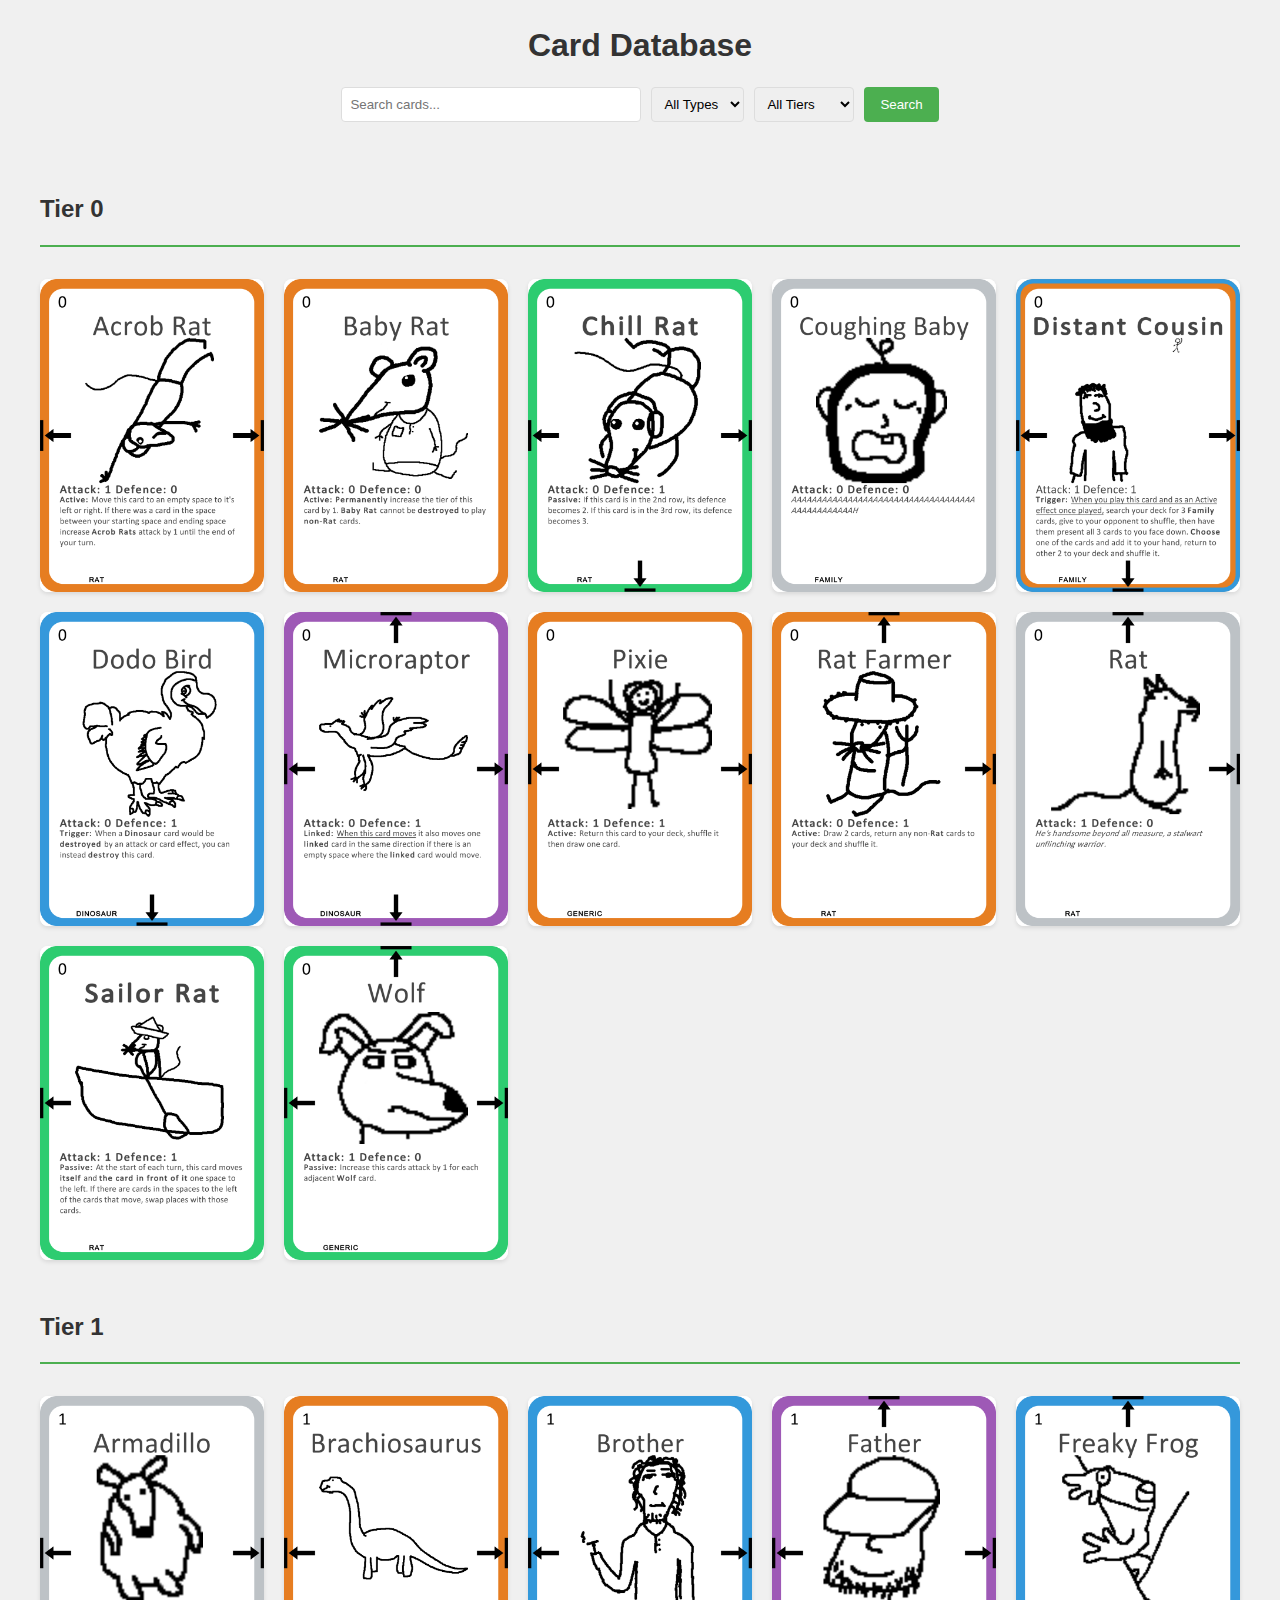
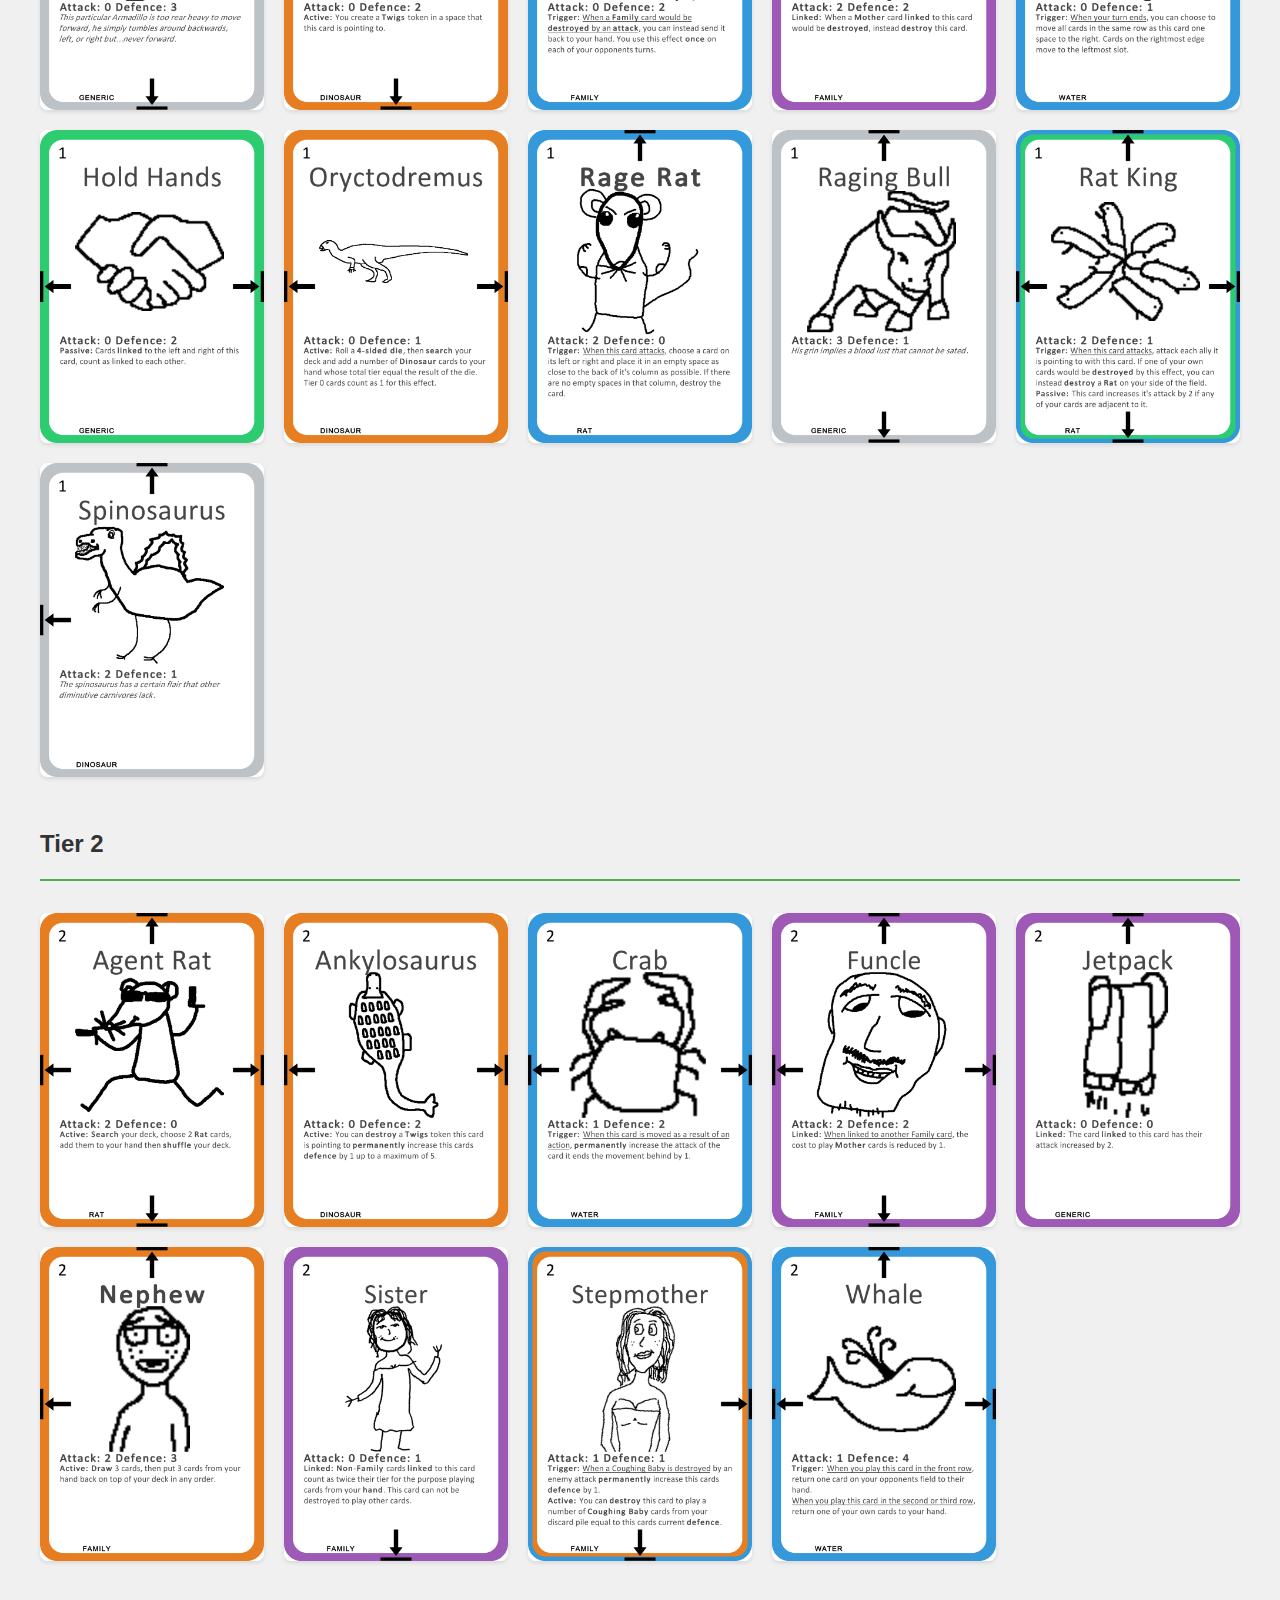
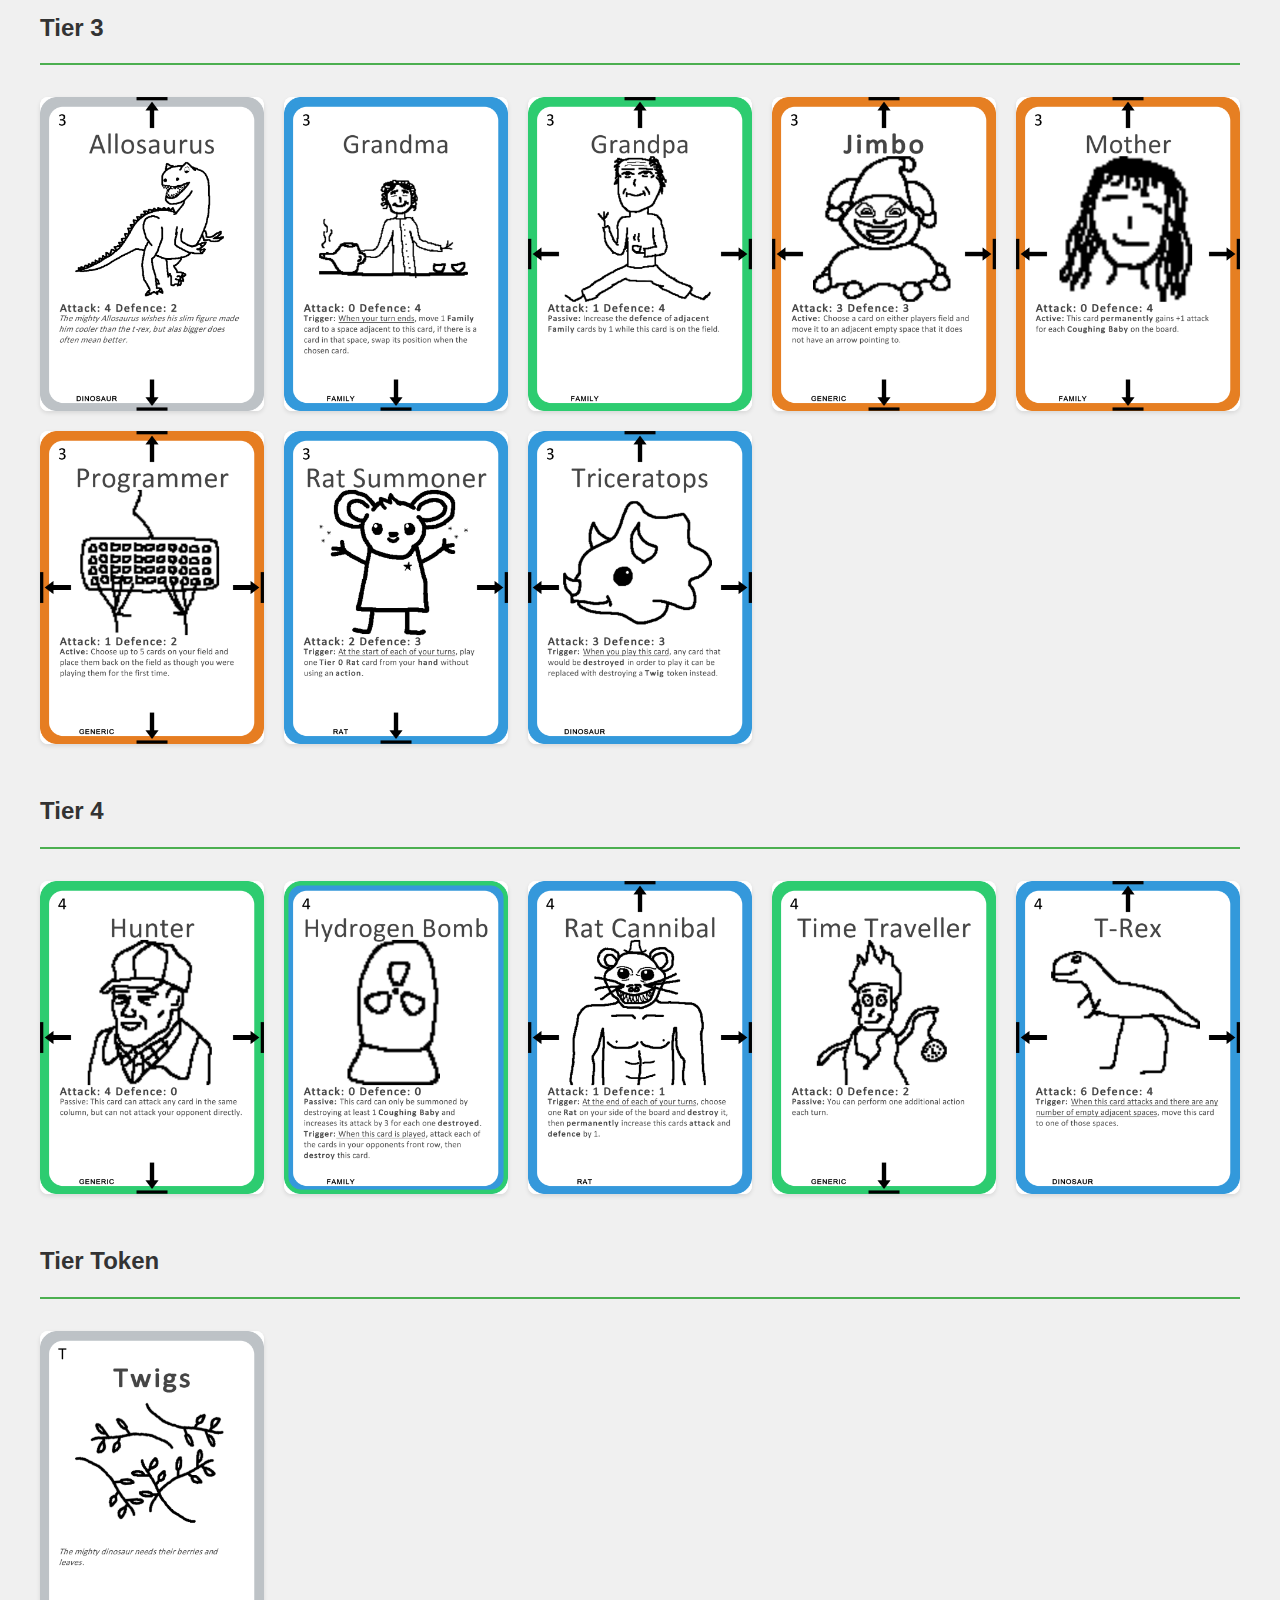
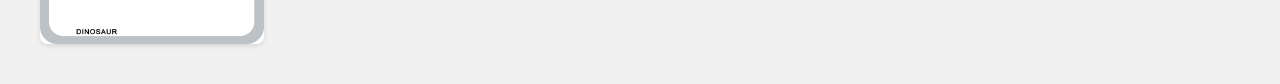
==== cards/database.html @ c5dd6326 "THE DATA BASE UPDATE" ====
<!DOCTYPE html>
<html lang="en">
<head>
    <meta charset="UTF-8">
    <meta name="viewport" content="width=device-width, initial-scale=1.0">
    <title>Card Game Database</title>
    <link rel="stylesheet" href="styles.css">
</head>
<body>
    <div class="container">
        <header>
            <h1>Card Database</h1>
            <div class="search-section">
                <input type="text" id="searchInput" placeholder="Search cards...">
                <select id="filterType">
                    <option value="all">All Types</option>
                    <option value="Dinosaur">Dinosaur</option>
                    <!-- Add more options based on your actual card types -->
                </select>
                <select id="filterTier">
                    <option value="all">All Tiers</option>
                </select>
                <button id="searchButton">Search</button>
            </div>
        </header>
        <main>
            <div id="cardGrid"></div>
        </main>
    </div>
    <div id="overlay" class="overlay">
        <img src="" alt="Enlarged card">
    </div>
    <script src="script.js" defer></script>
</body>
</html>
---- cards/styles.css ----
* {
    margin: 0;
    padding: 0;
    box-sizing: border-box;
}

body {
    font-family: Arial, sans-serif;
    background-color: #f0f0f0;
    line-height: 1.6;
}

.container {
    max-width: 100%;
    margin: 0 auto;
    padding: 20px;
}

header {
    text-align: center;
    margin-bottom: 2rem;
}

h1 {
    color: #333;
    margin-bottom: 1rem;
}

.search-section {
    display: flex;
    gap: 10px;
    justify-content: center;
    margin-bottom: 2rem;
}

#searchInput {
    padding: 8px;
    width: 300px;
    border: 1px solid #ddd;
    border-radius: 4px;
}

#filterType,
#filterTier {
    padding: 8px;
    border: 1px solid #ddd;
    border-radius: 4px;
}

#searchButton {
    padding: 8px 16px;
    background-color: #4CAF50;
    color: white;
    border: none;
    border-radius: 4px;
    cursor: pointer;
}

#searchButton:hover {
    background-color: #45a049;
}

#pixiContainer {
    width: 100%;
    height: calc(100vh - 150px);
    overflow: hidden;
    position: relative;
}

/* Remove old card-grid styles as we'll use PIXI for rendering */

#loading {
    position: absolute;
    top: 50%;
    left: 50%;
    transform: translate(-50%, -50%);
    font-size: 1.2em;
    color: #666;
}

#cardGrid {
    display: flex;
    flex-direction: column;
    gap: 2rem;
    padding: 20px;
}

.tier-header {
    width: 100%;
    padding: 1rem 0;
    border-bottom: 2px solid #4CAF50;
}

.tier-header h2 {
    color: #333;
    font-size: 1.5rem;
    margin: 0;
}

.tier-container {
    display: grid;
    grid-template-columns: repeat(auto-fill, minmax(200px, 1fr));
    gap: 20px;
}

.card {
    background: white;
    border-radius: 8px;
    box-shadow: 0 2px 4px rgba(0,0,0,0.1);
    overflow: hidden;
    transition: transform 0.2s;
    /* Remove any fixed height constraints */
    display: flex;
    align-items: center;
    justify-content: center;
}

.card:hover {
    transform: translateY(-5px);
}

.card img {
    width: 100%;
    height: auto; /* Allow height to adjust automatically */
    object-fit: contain; /* Show entire image */
    display: block; /* Remove any extra spacing */
}

/* Remove .card-info styles as they're no longer needed */

/* Add at the end of the file */
.overlay {
    display: none;
    position: fixed;
    top: 0;
    left: 0;
    width: 100%;
    height: 100%;
    background-color: rgba(0, 0, 0, 0.8);
    z-index: 1000;
    cursor: pointer;
}

.overlay.active {
    display: flex;
    justify-content: center;
    align-items: center;
}

.overlay img {
    max-width: 80vw;
    max-height: 80vh;
    object-fit: contain;
}
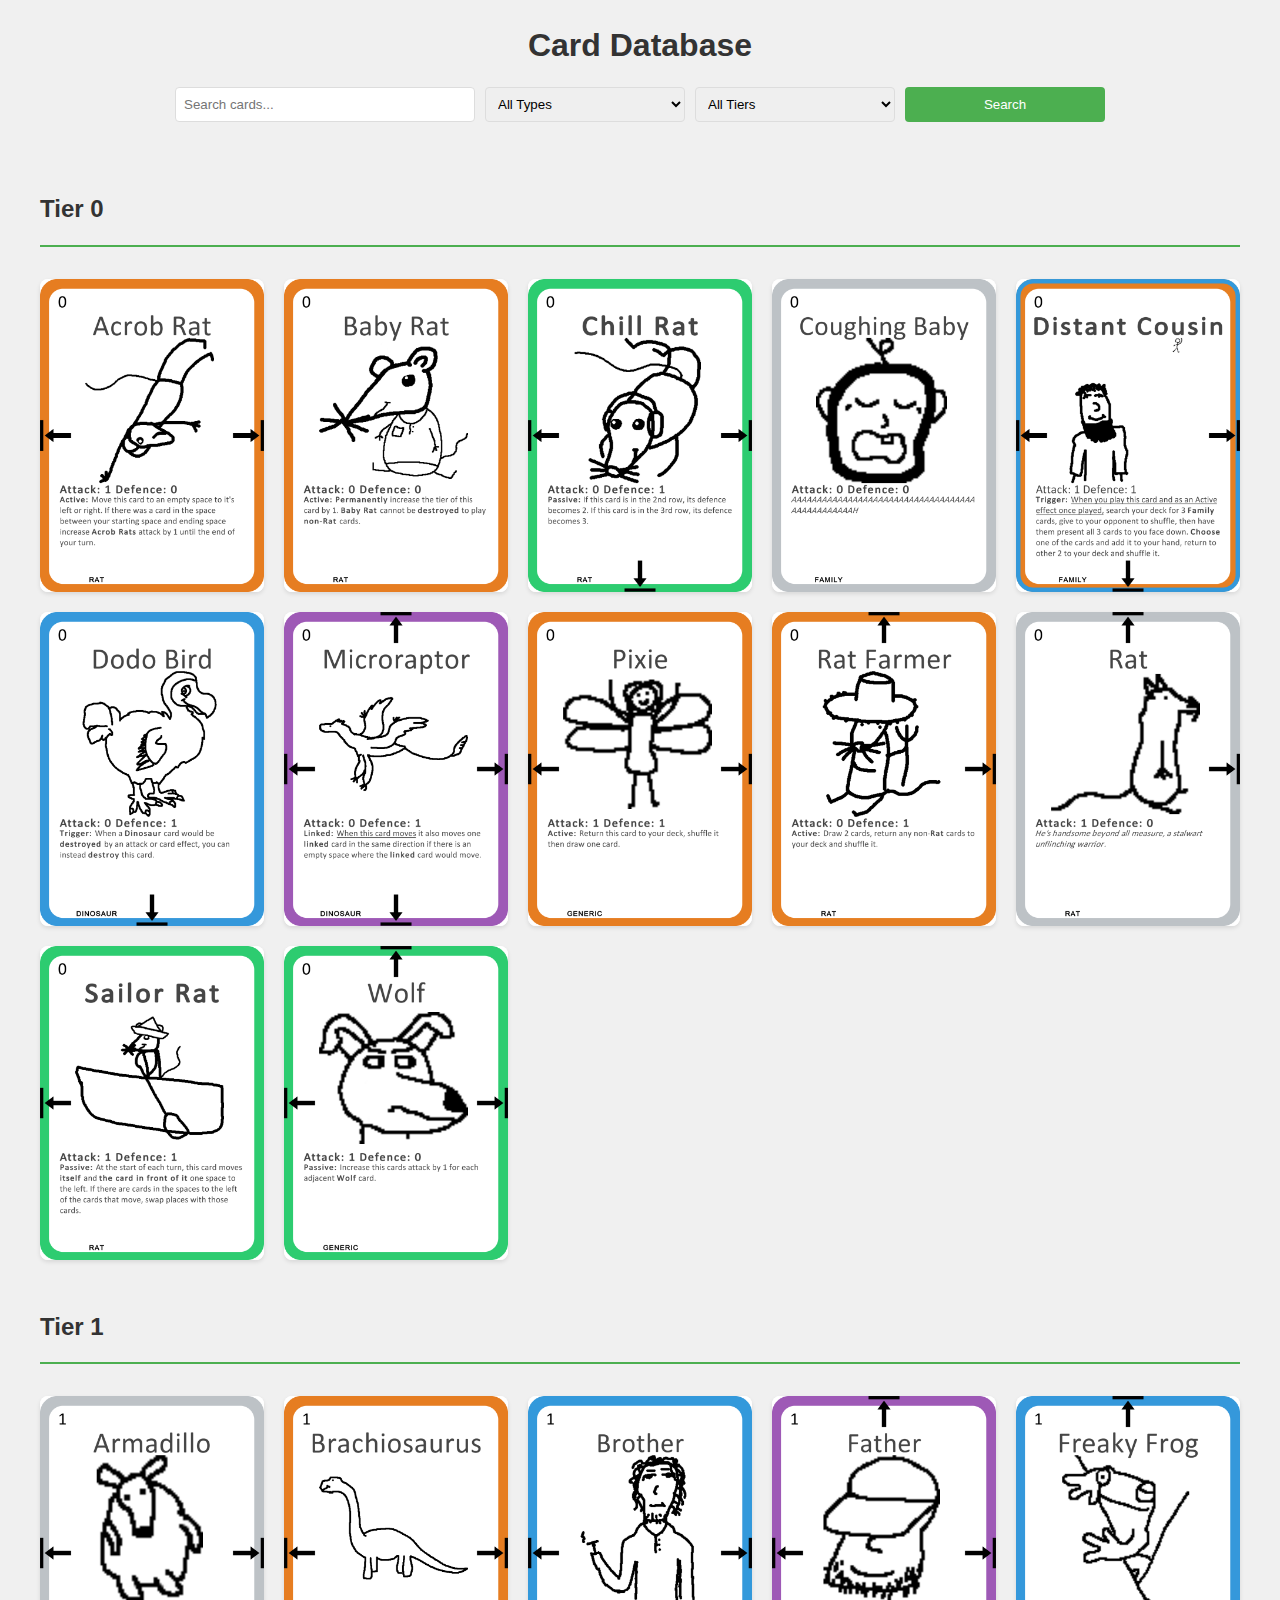
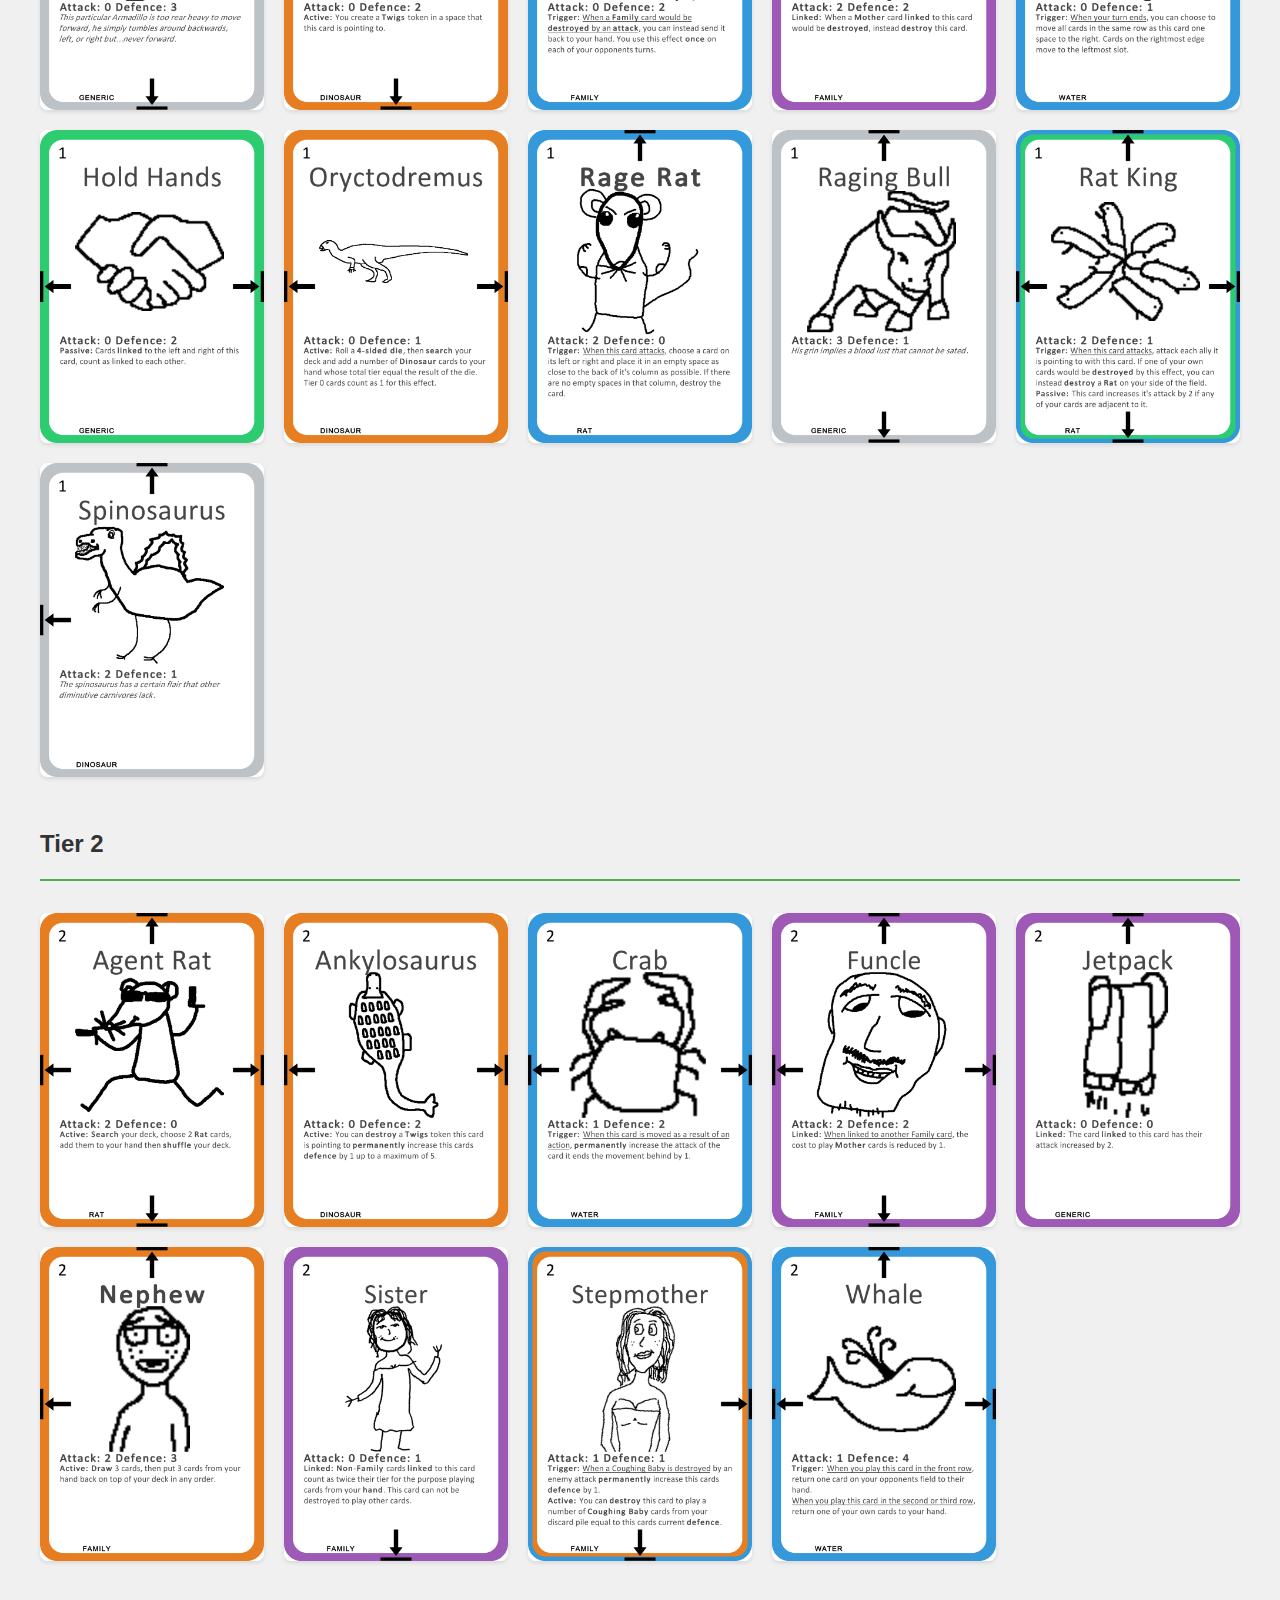
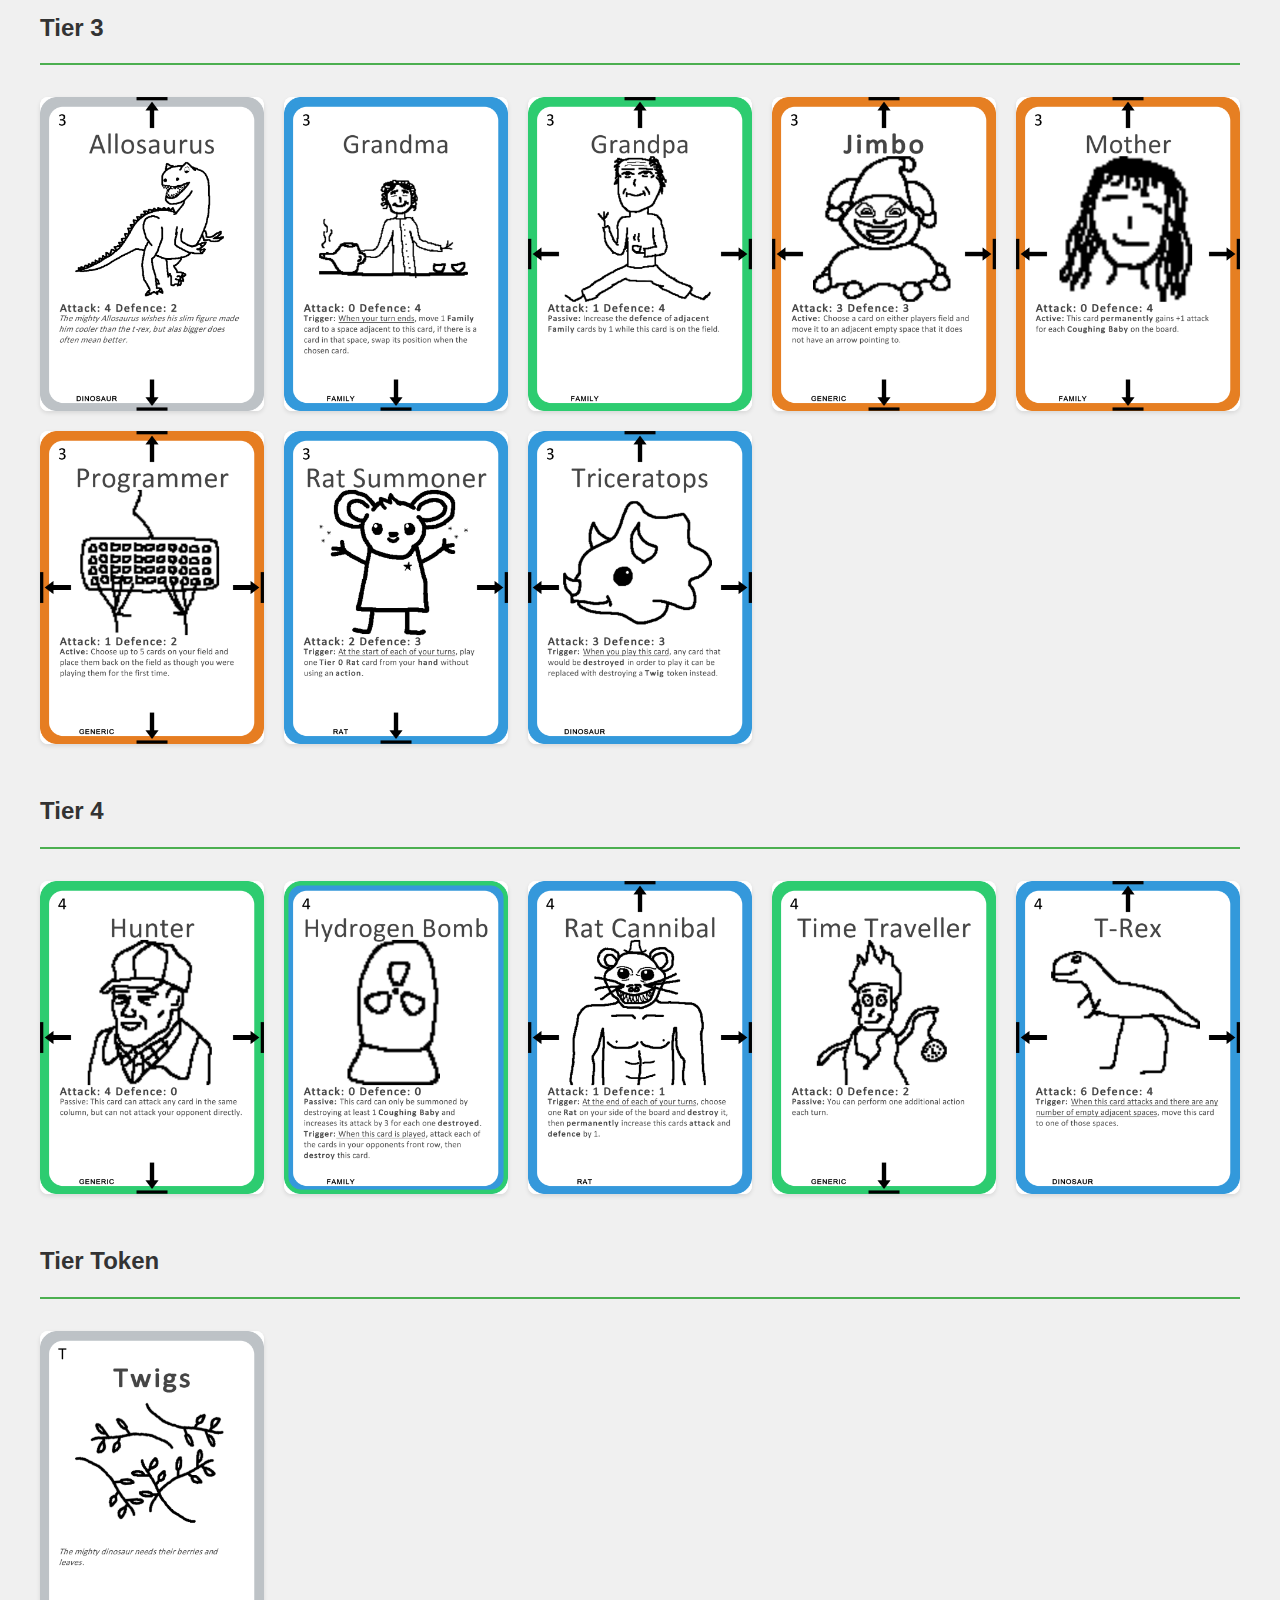
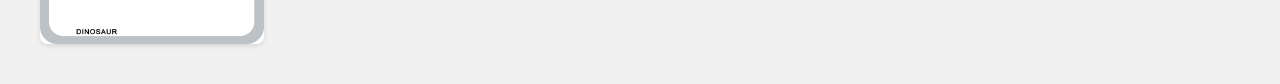
==== commit eee08063: "mobile friendly database" ====
--- a/cards/database.html
+++ b/cards/database.html
@@ -13,8 +13,6 @@
             <div class="search-section">
                 <input type="text" id="searchInput" placeholder="Search cards...">
                 <select id="filterType">
-                    <option value="all">All Types</option>
-                    <option value="Dinosaur">Dinosaur</option>
                     <!-- Add more options based on your actual card types -->
                 </select>
                 <select id="filterTier">
--- a/cards/styles.css
+++ b/cards/styles.css
@@ -31,11 +31,13 @@
     gap: 10px;
     justify-content: center;
     margin-bottom: 2rem;
+    flex-wrap: wrap; /* Allow items to wrap on smaller screens */
 }
 
 #searchInput {
     padding: 8px;
-    width: 300px;
+    width: 100%; /* Full width on small screens */
+    max-width: 300px; /* Maximum width on larger screens */
     border: 1px solid #ddd;
     border-radius: 4px;
 }
@@ -45,6 +47,8 @@
     padding: 8px;
     border: 1px solid #ddd;
     border-radius: 4px;
+    width: 100%; /* Full width on small screens */
+    max-width: 200px; /* Maximum width on larger screens */
 }
 
 #searchButton {
@@ -54,6 +58,8 @@
     border: none;
     border-radius: 4px;
     cursor: pointer;
+    width: 100%; /* Full width on small screens */
+    max-width: 200px; /* Maximum width on larger screens */
 }
 
 #searchButton:hover {
@@ -152,3 +158,19 @@
     max-height: 80vh;
     object-fit: contain;
 }
+
+/* Add media query for smaller screens */
+@media (max-width: 768px) {
+    .search-section {
+        flex-direction: column;
+        align-items: center;
+    }
+
+    #searchInput,
+    #filterType,
+    #filterTier,
+    #searchButton {
+        width: 100%;
+        max-width: 100%;
+    }
+}
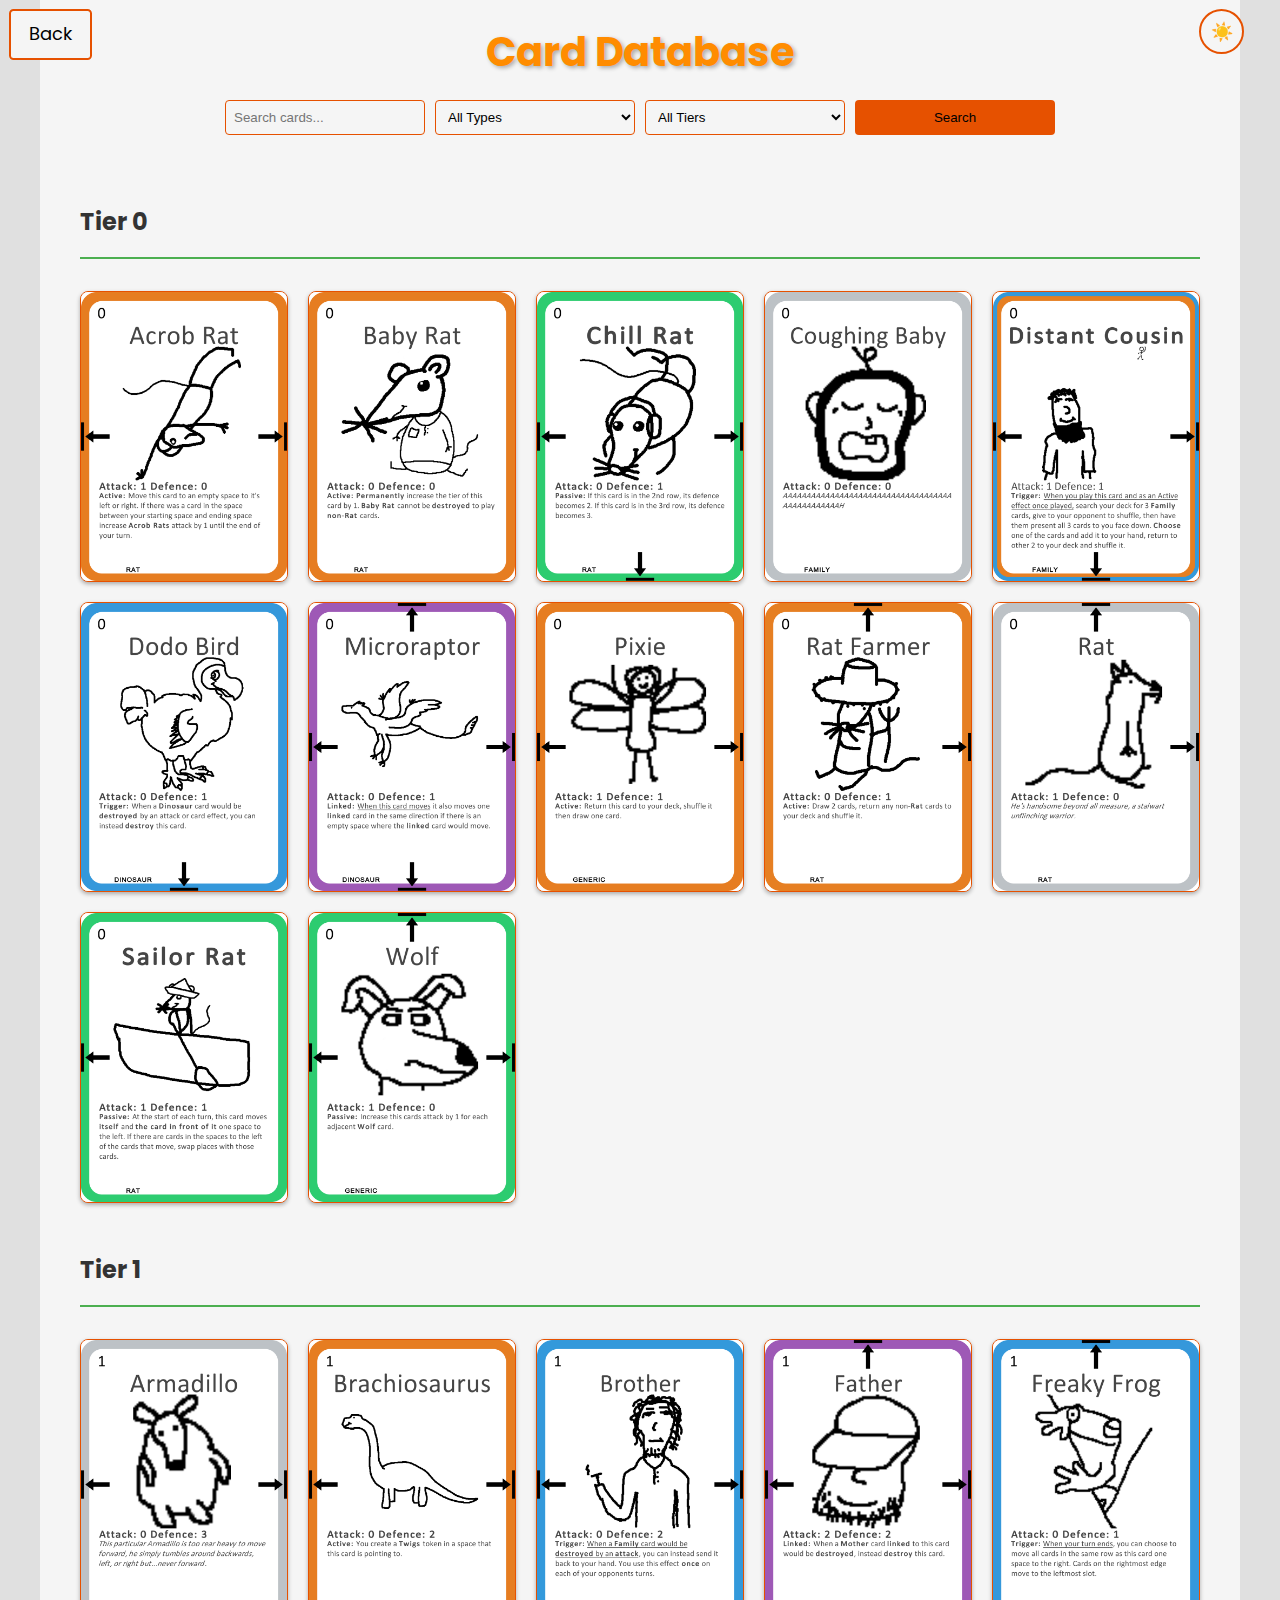
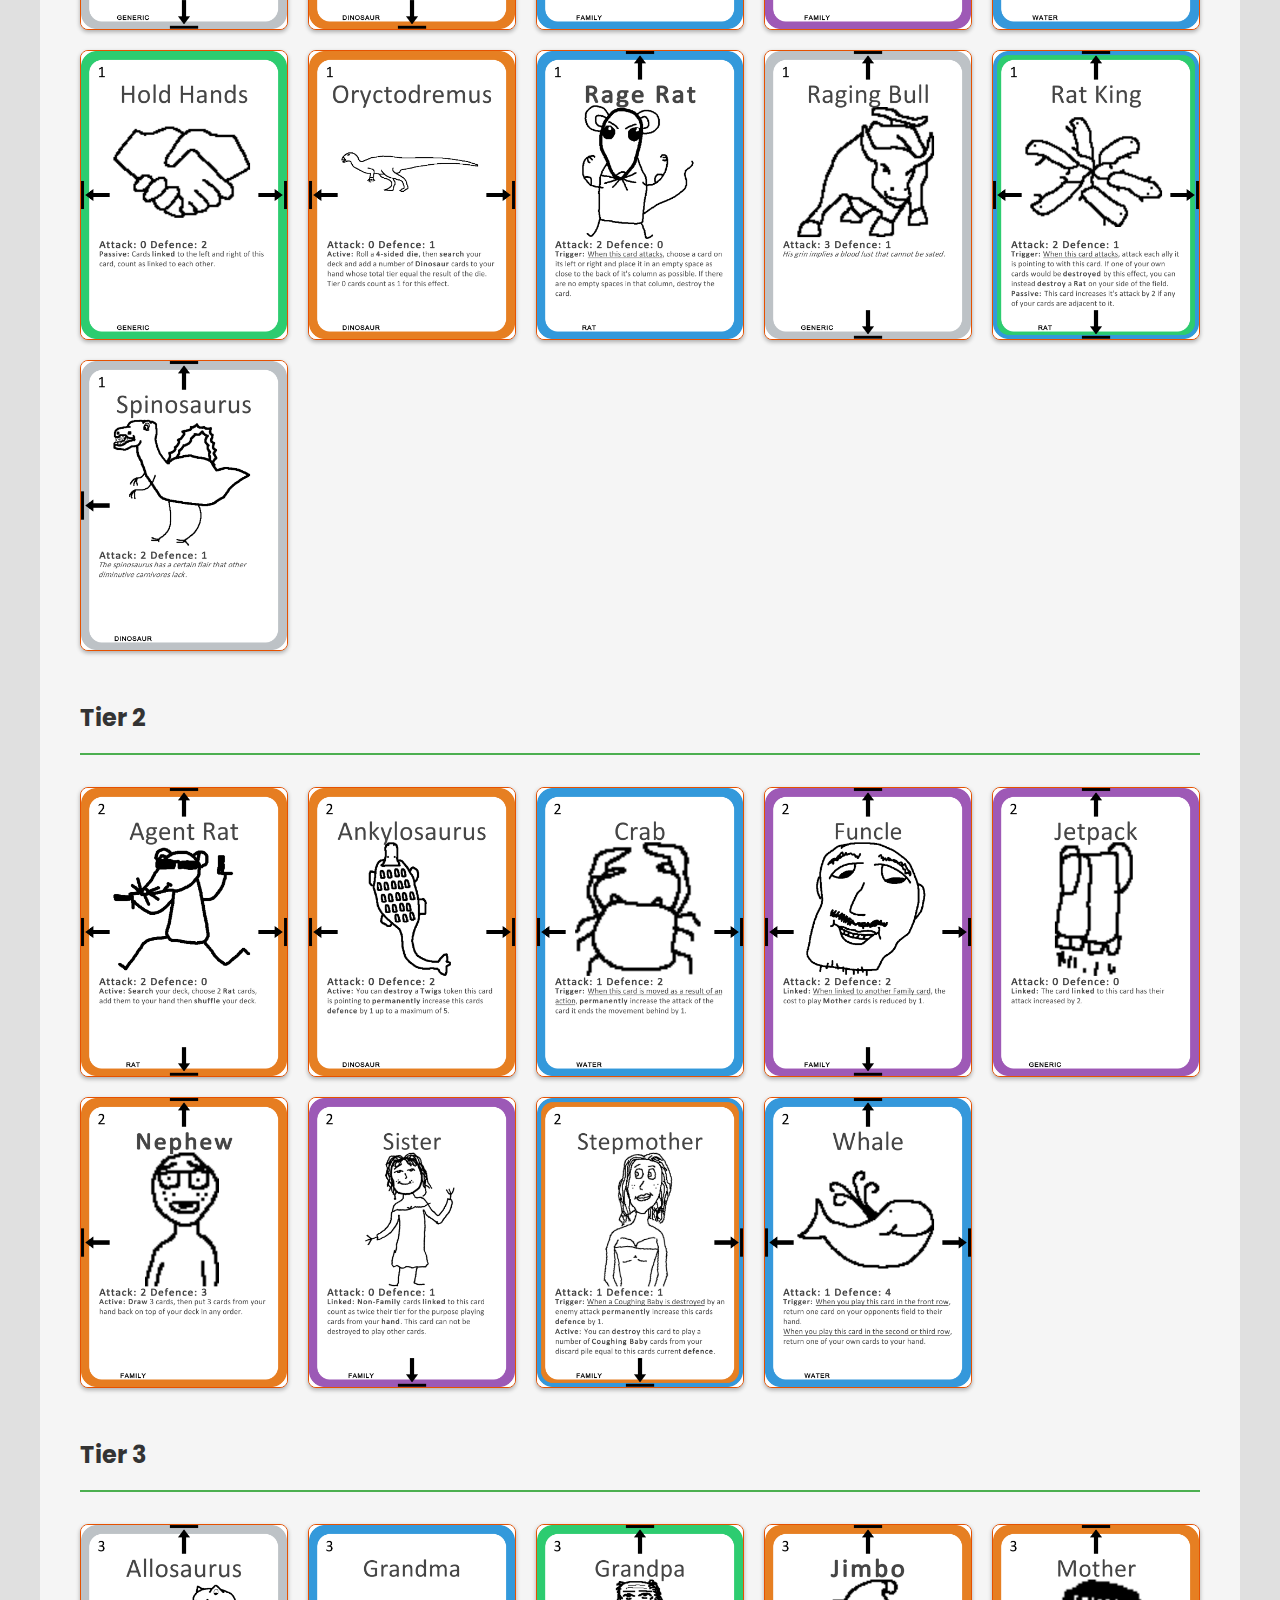
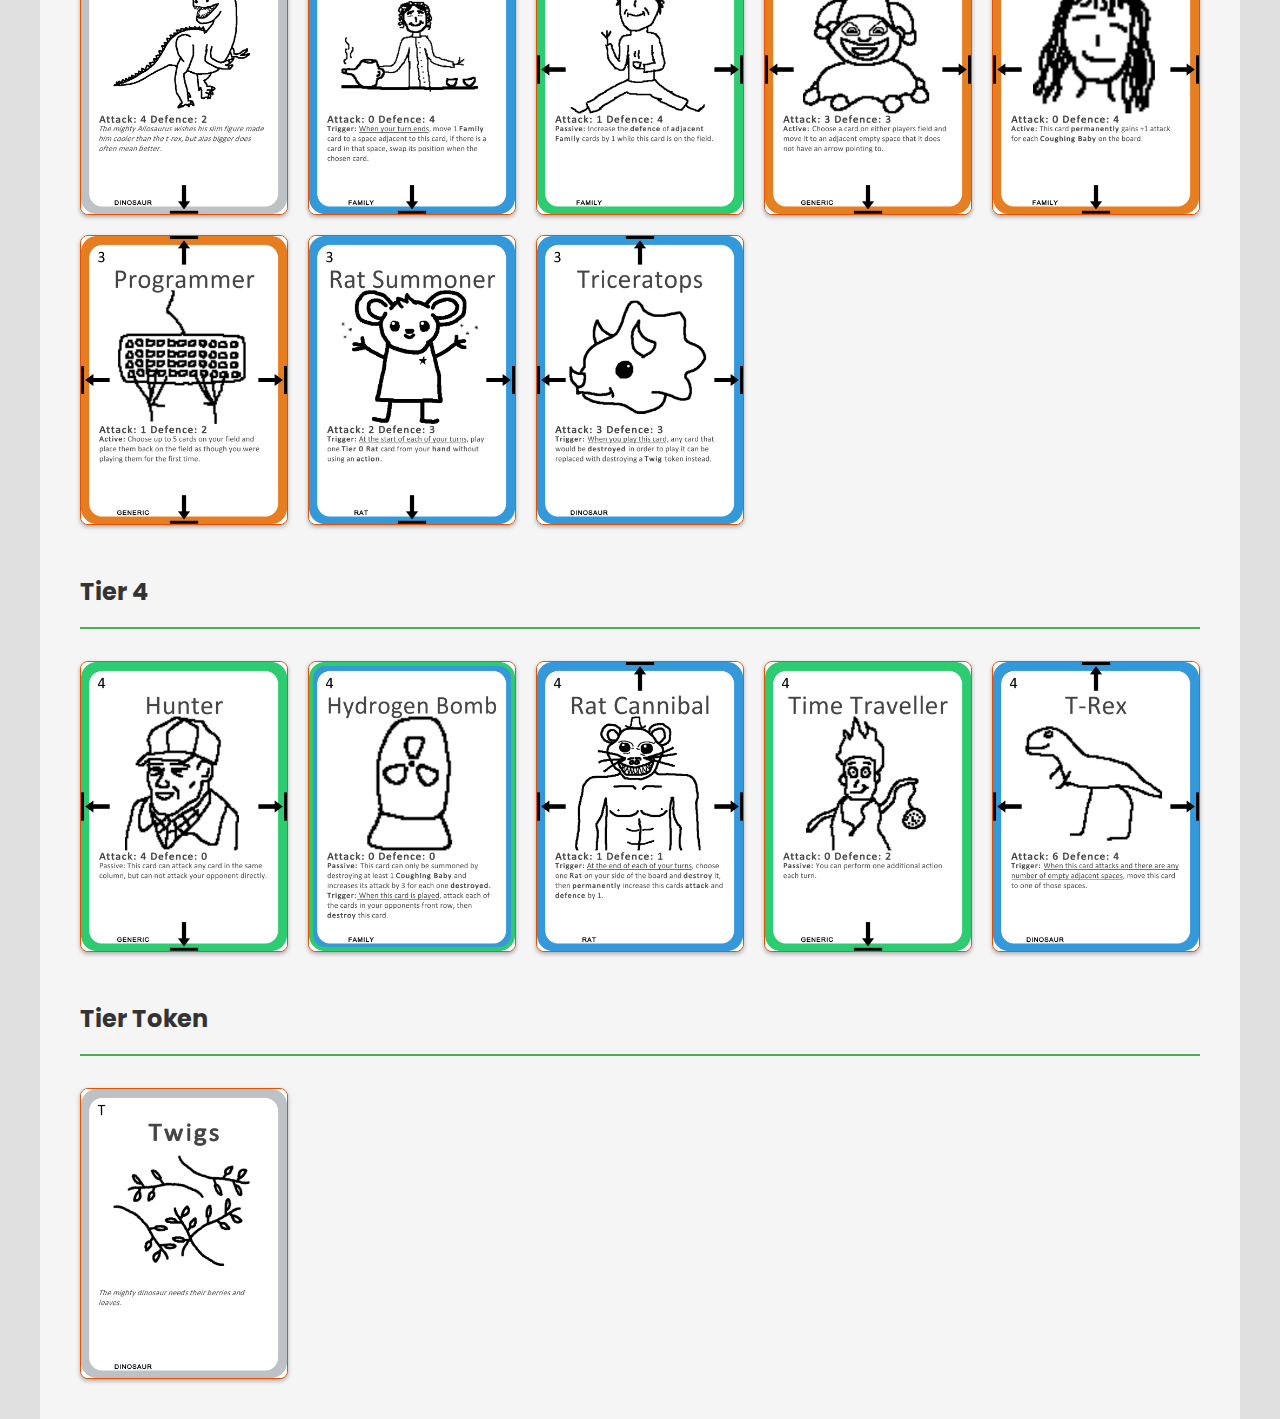
==== commit bcb54dab: "style changes" ====
--- a/cards/database.html
+++ b/cards/database.html
@@ -7,6 +7,8 @@
     <link rel="stylesheet" href="styles.css">
 </head>
 <body>
+    <a href="../index.html" class="nav-button">Back</a>
+    <button id="theme-toggle">🌓</button>
     <div class="container">
         <header>
             <h1>Card Database</h1>
--- a/cards/styles.css
+++ b/cards/styles.css
@@ -1,3 +1,48 @@
+@import url('https://fonts.googleapis.com/css2?family=Poppins:wght@300;400;600&display=swap');
+
+:root {
+    --background: #1a1a1a;
+    --text: #ffffff;
+    --link: #64b5f6;
+    --attack: #ff0000;
+    --defense: #69f0ae;
+    --arrows: #ffeb3b;
+    --action: #ff9800;
+    --linked: #ce93d8;
+    --trigger: #64b5f6;
+    --passive: #81c784;
+    --active: #ffb74d;
+    --normal: #bdbdbd;
+    --links: #ff69b4;
+    --highlight-text: #ff8c00;
+    --glow-color: #4CAF50;
+    --site-background: #0f0f0f;
+    --body-background: #1a1a1a;
+}
+
+[data-theme="light"] {
+    --background: #f5f5f5;
+    --text: #000000;
+    --link: #1976d2;
+    --attack: #ff0000;
+    --defense: #2e7d32;
+    --arrows: #f57f17;
+    --action: #e65100;
+    --linked: #7b1fa2;
+    --trigger: #0d47a1;
+    --passive: #1b5e20;
+    --active: #e65100;
+    --normal: #616161;
+    --links: #0000ff;
+    --highlight-text: #ff8c00;
+    --site-background: #e0e0e0;
+    --body-background: #f5f5f5;
+}
+
+[data-theme="dark"] {
+    --highlight-text: #ffd700;
+}
+
 * {
     margin: 0;
     padding: 0;
@@ -5,15 +50,19 @@
 }
 
 body {
-    font-family: Arial, sans-serif;
-    background-color: #f0f0f0;
+    font-family: 'Poppins', sans-serif;
+    background: var(--site-background);
+    color: var(--text);
     line-height: 1.6;
+    min-height: 100vh;
 }
 
 .container {
-    max-width: 100%;
+    max-width: 1200px;
     margin: 0 auto;
     padding: 20px;
+    background: var(--body-background);
+    min-height: 100vh;
 }
 
 header {
@@ -22,8 +71,10 @@
 }
 
 h1 {
-    color: #333;
+    color: var(--highlight-text);
     margin-bottom: 1rem;
+    font-size: 2.5rem;
+    text-shadow: 2px 2px 4px rgba(0, 0, 0, 0.3);
 }
 
 .search-section {
@@ -31,39 +82,36 @@
     gap: 10px;
     justify-content: center;
     margin-bottom: 2rem;
-    flex-wrap: wrap; /* Allow items to wrap on smaller screens */
-}
-
-#searchInput {
-    padding: 8px;
-    width: 100%; /* Full width on small screens */
-    max-width: 300px; /* Maximum width on larger screens */
-    border: 1px solid #ddd;
-    border-radius: 4px;
-}
-
+    flex-wrap: wrap;
+}
+
+#searchInput,
 #filterType,
 #filterTier {
     padding: 8px;
-    border: 1px solid #ddd;
+    background: var(--background);
+    color: var(--text);
+    border: 1px solid var(--action);
     border-radius: 4px;
-    width: 100%; /* Full width on small screens */
-    max-width: 200px; /* Maximum width on larger screens */
+    width: 100%;
+    max-width: 200px;
 }
 
 #searchButton {
     padding: 8px 16px;
-    background-color: #4CAF50;
-    color: white;
+    background-color: var(--action);
+    color: var(--text);
     border: none;
     border-radius: 4px;
     cursor: pointer;
-    width: 100%; /* Full width on small screens */
-    max-width: 200px; /* Maximum width on larger screens */
+    width: 100%;
+    max-width: 200px;
+    transition: all 0.3s ease;
 }
 
 #searchButton:hover {
-    background-color: #45a049;
+    transform: scale(1.05);
+    box-shadow: 0 0 10px var(--action);
 }
 
 #pixiContainer {
@@ -72,8 +120,6 @@
     overflow: hidden;
     position: relative;
 }
-
-/* Remove old card-grid styles as we'll use PIXI for rendering */
 
 #loading {
     position: absolute;
@@ -110,15 +156,15 @@
 }
 
 .card {
-    background: white;
+    background: var(--background);
     border-radius: 8px;
-    box-shadow: 0 2px 4px rgba(0,0,0,0.1);
+    box-shadow: 0 2px 4px rgba(0,0,0,0.3);
     overflow: hidden;
     transition: transform 0.2s;
-    /* Remove any fixed height constraints */
     display: flex;
     align-items: center;
     justify-content: center;
+    border: 1px solid var(--action);
 }
 
 .card:hover {
@@ -127,14 +173,11 @@
 
 .card img {
     width: 100%;
-    height: auto; /* Allow height to adjust automatically */
-    object-fit: contain; /* Show entire image */
-    display: block; /* Remove any extra spacing */
-}
-
-/* Remove .card-info styles as they're no longer needed */
-
-/* Add at the end of the file */
+    height: auto;
+    object-fit: contain;
+    display: block;
+}
+
 .overlay {
     display: none;
     position: fixed;
@@ -154,12 +197,55 @@
 }
 
 .overlay img {
-    max-width: 80vw;
-    max-height: 80vh;
+    max-width: 95vw;
+    max-height: 95vh;
     object-fit: contain;
 }
 
-/* Add media query for smaller screens */
+.nav-button {
+    position: fixed;
+    top: 1vmin;
+    left: 1vmin;
+    padding: 1vmin 2vmin;
+    font-size: clamp(12px, 2vmin, 20px);
+    border-radius: 0.5vmin;
+    z-index: 1000;
+    background-color: var(--background);
+    color: var(--text);
+    border: 2px solid var(--action);
+    transition: all 0.3s ease;
+    text-decoration: none;
+}
+
+.nav-button:hover {
+    background-color: var(--action);
+    color: var(--background);
+    transform: scale(1.1);
+}
+
+#theme-toggle {
+    position: fixed;
+    top: 1vmin;
+    right: 4vmin;
+    padding: 1vmin;
+    font-size: clamp(12px, 2vmin, 20px);
+    width: clamp(30px, 5vmin, 50px);
+    height: clamp(30px, 5vmin, 50px);
+    border-radius: 50%;
+    z-index: 1000;
+    background-color: var(--background);
+    color: var(--text);
+    border: 2px solid var(--action);
+    cursor: pointer;
+    transition: all 0.3s ease;
+}
+
+#theme-toggle:hover {
+    background-color: var(--action);
+    color: var(--background);
+    transform: scale(1.1);
+}
+
 @media (max-width: 768px) {
     .search-section {
         flex-direction: column;
